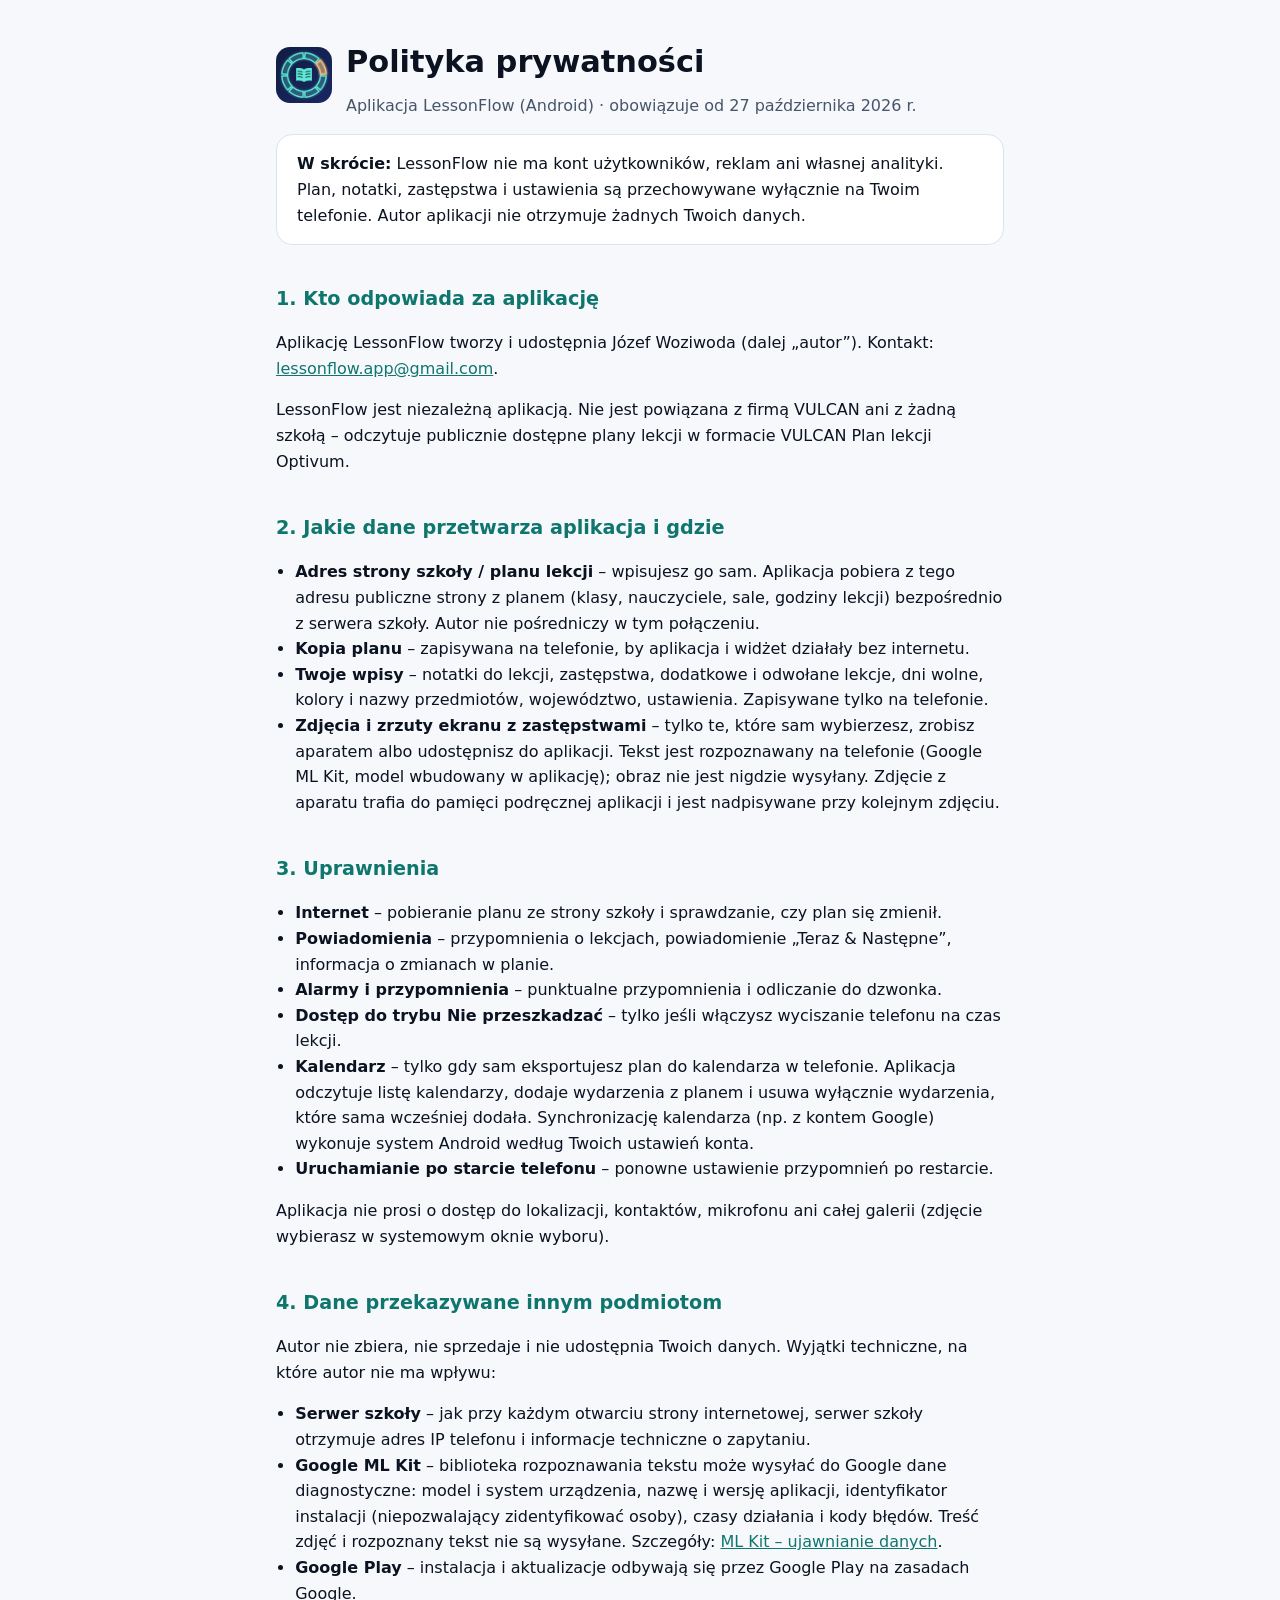
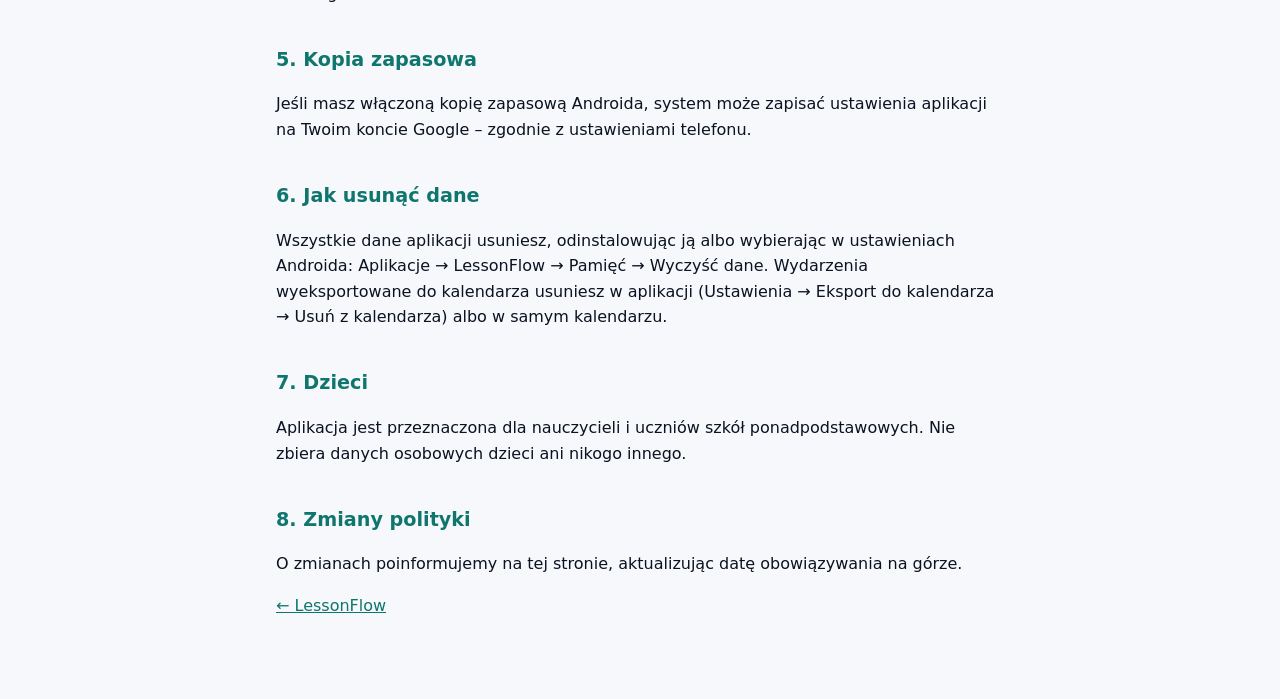
==== privacy.html @ c5c459ac "add data" ====
<!doctype html>
<html lang="pl">
<head>
<meta charset="utf-8">
<meta name="viewport" content="width=device-width, initial-scale=1">
<title>LessonFlow – polityka prywatności</title>
<link rel="stylesheet" href="style.css">
</head>
<body>
<main>
<header><img src="icon.png" alt=""><div><h1>Polityka prywatności</h1><div class="muted">Aplikacja LessonFlow (Android) · obowiązuje od 27 października 2026 r.</div></div></header>

<div class="card">
<strong>W skrócie:</strong> LessonFlow nie ma kont użytkowników, reklam ani własnej analityki. Plan, notatki,
zastępstwa i ustawienia są przechowywane wyłącznie na Twoim telefonie. Autor aplikacji nie otrzymuje żadnych Twoich danych.
</div>

<h2>1. Kto odpowiada za aplikację</h2>
<p>Aplikację LessonFlow tworzy i udostępnia Józef Woziwoda (dalej „autor”). Kontakt: <a href="mailto:lessonflow.app@gmail.com">lessonflow.app@gmail.com</a>.</p>
<p>LessonFlow jest niezależną aplikacją. Nie jest powiązana z firmą VULCAN ani z żadną szkołą – odczytuje publicznie dostępne plany lekcji w formacie VULCAN Plan lekcji Optivum.</p>

<h2>2. Jakie dane przetwarza aplikacja i gdzie</h2>
<ul>
<li><strong>Adres strony szkoły / planu lekcji</strong> – wpisujesz go sam. Aplikacja pobiera z tego adresu publiczne strony z planem (klasy, nauczyciele, sale, godziny lekcji) bezpośrednio z serwera szkoły. Autor nie pośredniczy w tym połączeniu.</li>
<li><strong>Kopia planu</strong> – zapisywana na telefonie, by aplikacja i widżet działały bez internetu.</li>
<li><strong>Twoje wpisy</strong> – notatki do lekcji, zastępstwa, dodatkowe i odwołane lekcje, dni wolne, kolory i nazwy przedmiotów, województwo, ustawienia. Zapisywane tylko na telefonie.</li>
<li><strong>Zdjęcia i zrzuty ekranu z zastępstwami</strong> – tylko te, które sam wybierzesz, zrobisz aparatem albo udostępnisz do aplikacji. Tekst jest rozpoznawany na telefonie (Google ML Kit, model wbudowany w aplikację); obraz nie jest nigdzie wysyłany. Zdjęcie z aparatu trafia do pamięci podręcznej aplikacji i jest nadpisywane przy kolejnym zdjęciu.</li>
</ul>

<h2>3. Uprawnienia</h2>
<ul>
<li><strong>Internet</strong> – pobieranie planu ze strony szkoły i sprawdzanie, czy plan się zmienił.</li>
<li><strong>Powiadomienia</strong> – przypomnienia o lekcjach, powiadomienie „Teraz &amp; Następne”, informacja o zmianach w planie.</li>
<li><strong>Alarmy i przypomnienia</strong> – punktualne przypomnienia i odliczanie do dzwonka.</li>
<li><strong>Dostęp do trybu Nie przeszkadzać</strong> – tylko jeśli włączysz wyciszanie telefonu na czas lekcji.</li>
<li><strong>Kalendarz</strong> – tylko gdy sam eksportujesz plan do kalendarza w telefonie. Aplikacja odczytuje listę kalendarzy, dodaje wydarzenia z planem i usuwa wyłącznie wydarzenia, które sama wcześniej dodała. Synchronizację kalendarza (np. z kontem Google) wykonuje system Android według Twoich ustawień konta.</li>
<li><strong>Uruchamianie po starcie telefonu</strong> – ponowne ustawienie przypomnień po restarcie.</li>
</ul>
<p>Aplikacja nie prosi o dostęp do lokalizacji, kontaktów, mikrofonu ani całej galerii (zdjęcie wybierasz w systemowym oknie wyboru).</p>

<h2>4. Dane przekazywane innym podmiotom</h2>
<p>Autor nie zbiera, nie sprzedaje i nie udostępnia Twoich danych. Wyjątki techniczne, na które autor nie ma wpływu:</p>
<ul>
<li><strong>Serwer szkoły</strong> – jak przy każdym otwarciu strony internetowej, serwer szkoły otrzymuje adres IP telefonu i informacje techniczne o zapytaniu.</li>
<li><strong>Google ML Kit</strong> – biblioteka rozpoznawania tekstu może wysyłać do Google dane diagnostyczne: model i system urządzenia, nazwę i wersję aplikacji, identyfikator instalacji (niepozwalający zidentyfikować osoby), czasy działania i kody błędów. Treść zdjęć i rozpoznany tekst nie są wysyłane. Szczegóły: <a href="https://developers.google.com/ml-kit/android-data-disclosure">ML Kit – ujawnianie danych</a>.</li>
<li><strong>Google Play</strong> – instalacja i aktualizacje odbywają się przez Google Play na zasadach Google.</li>
</ul>

<h2>5. Kopia zapasowa</h2>
<p>Jeśli masz włączoną kopię zapasową Androida, system może zapisać ustawienia aplikacji na Twoim koncie Google – zgodnie z ustawieniami telefonu.</p>

<h2>6. Jak usunąć dane</h2>
<p>Wszystkie dane aplikacji usuniesz, odinstalowując ją albo wybierając w ustawieniach Androida: Aplikacje → LessonFlow → Pamięć → Wyczyść dane. Wydarzenia wyeksportowane do kalendarza usuniesz w aplikacji (Ustawienia → Eksport do kalendarza → Usuń z kalendarza) albo w samym kalendarzu.</p>

<h2>7. Dzieci</h2>
<p>Aplikacja jest przeznaczona dla nauczycieli i uczniów szkół ponadpodstawowych. Nie zbiera danych osobowych dzieci ani nikogo innego.</p>

<h2>8. Zmiany polityki</h2>
<p>O zmianach poinformujemy na tej stronie, aktualizując datę obowiązywania na górze.</p>

<p class="muted"><a href="index.html">← LessonFlow</a></p>
</main>
</body>
</html>
---- style.css ----
:root{--bg:#0b1220;--card:#121b2e;--text:#e6edf7;--muted:#9fb0c8;--accent:#5eead4;--border:#22304a}
@media (prefers-color-scheme: light){:root{--bg:#f6f8fc;--card:#fff;--text:#0b1220;--muted:#475569;--accent:#0f766e;--border:#dbe3ef}}
*{box-sizing:border-box}
body{margin:0;background:var(--bg);color:var(--text);font:16px/1.6 system-ui,-apple-system,"Segoe UI",Roboto,sans-serif}
main{max-width:760px;margin:0 auto;padding:32px 16px 64px}
h1{font-size:1.9rem;margin:.2em 0}
h2{font-size:1.2rem;margin-top:2em;color:var(--accent)}
a{color:var(--accent)}
.card{background:var(--card);border:1px solid var(--border);border-radius:16px;padding:16px 20px;margin:16px 0}
.muted{color:var(--muted)}
ul{padding-left:1.2em}
header{display:flex;gap:14px;align-items:center}
header img{width:56px;height:56px;border-radius:14px}
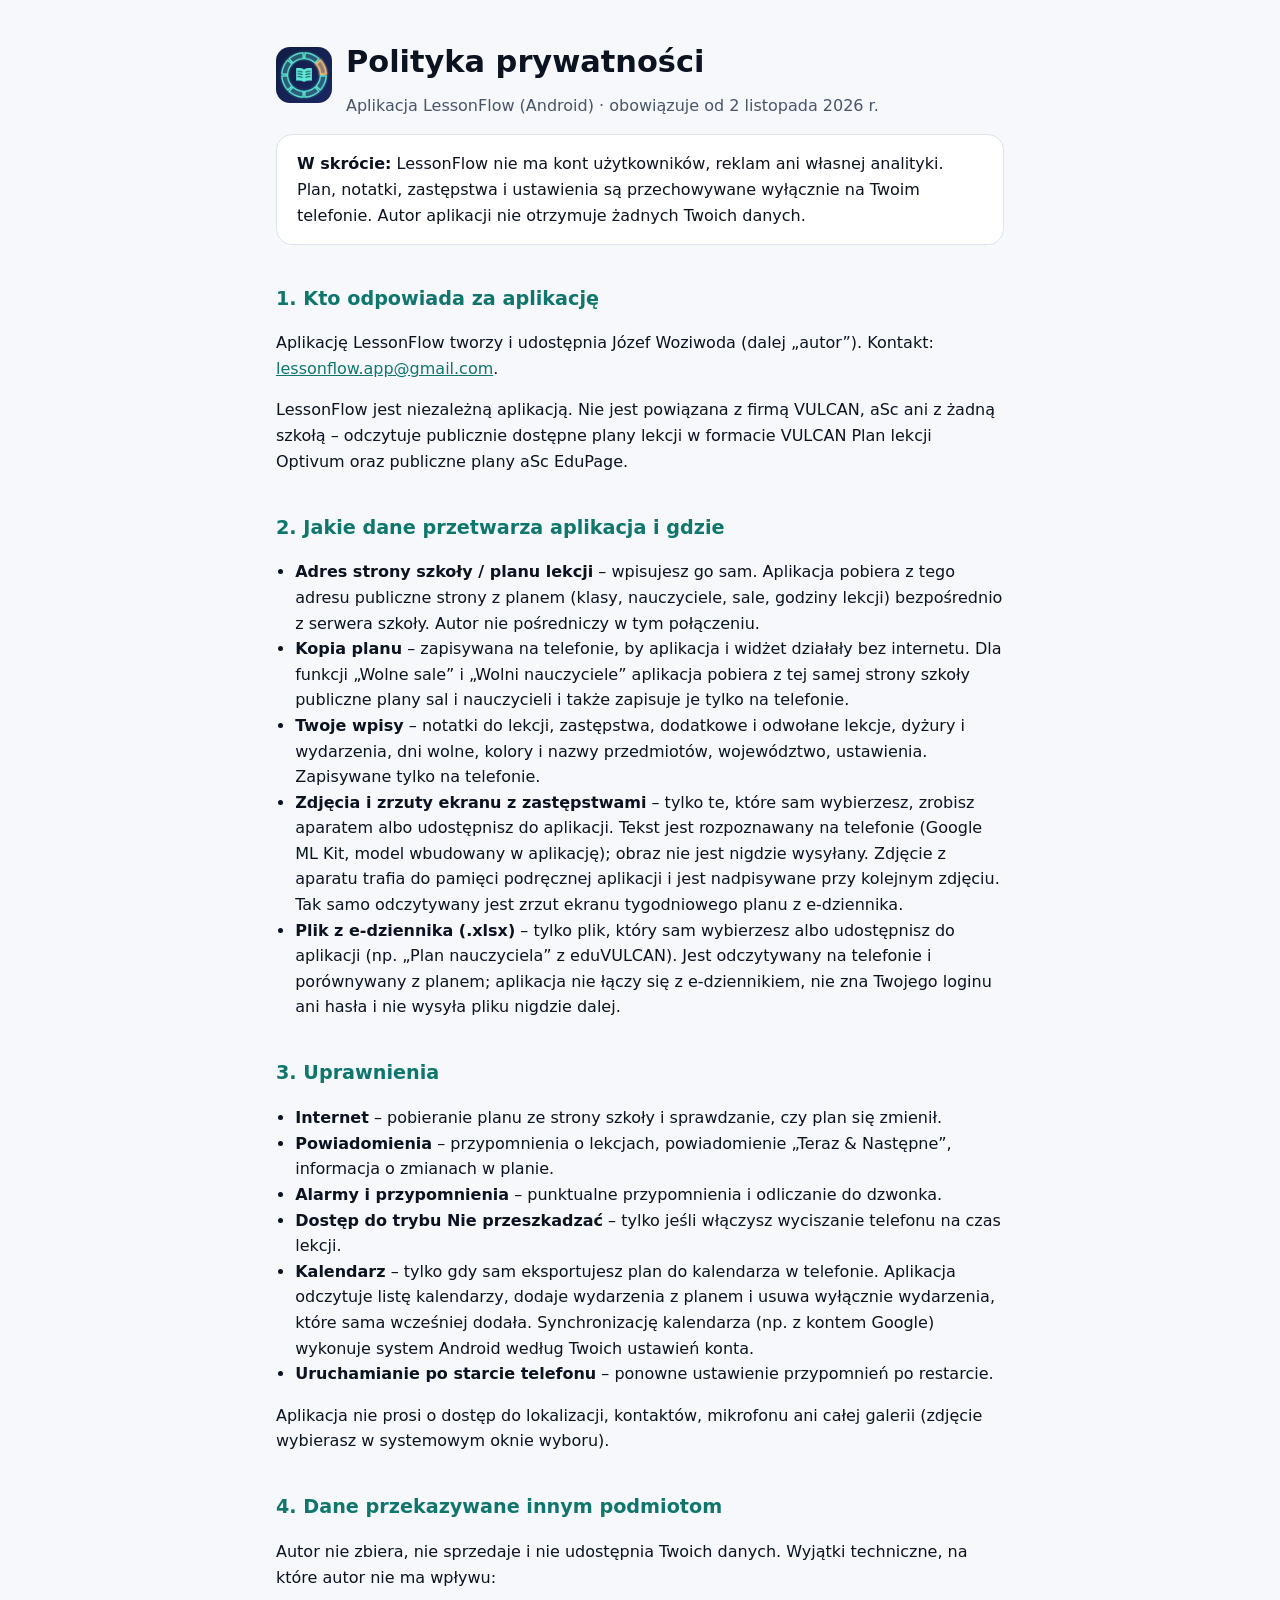
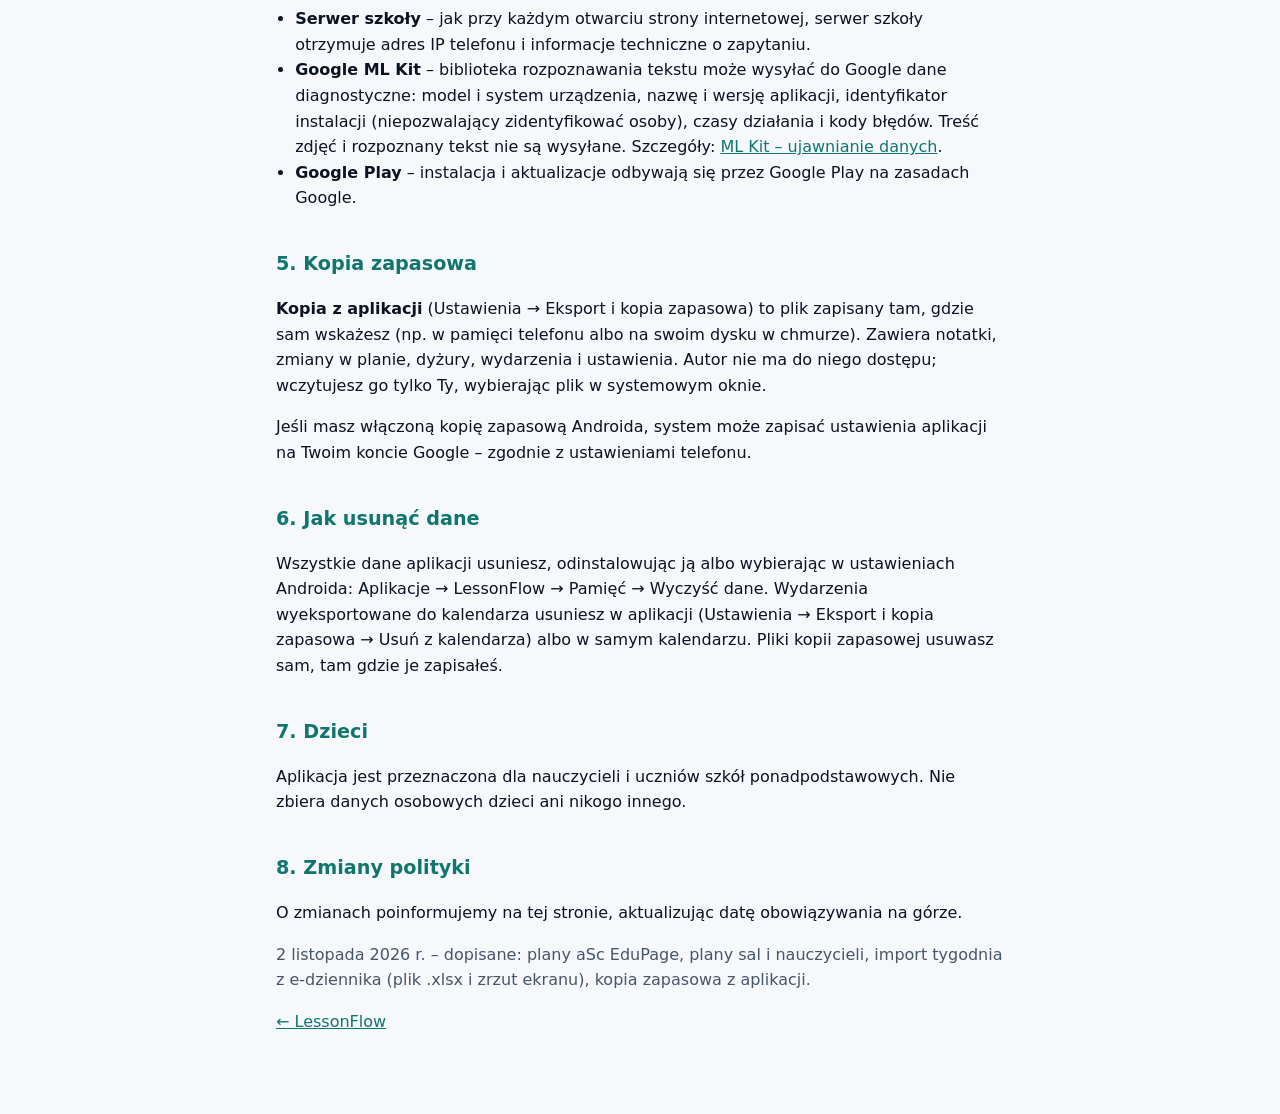
==== commit 054bae34: "Update privacy.html" ====
--- a/privacy.html
+++ b/privacy.html
@@ -8,7 +8,7 @@
 </head>
 <body>
 <main>
-<header><img src="icon.png" alt=""><div><h1>Polityka prywatności</h1><div class="muted">Aplikacja LessonFlow (Android) · obowiązuje od 27 października 2026 r.</div></div></header>
+<header><img src="icon.png" alt=""><div><h1>Polityka prywatności</h1><div class="muted">Aplikacja LessonFlow (Android) · obowiązuje od 2 listopada 2026 r.</div></div></header>
 
 <div class="card">
 <strong>W skrócie:</strong> LessonFlow nie ma kont użytkowników, reklam ani własnej analityki. Plan, notatki,
@@ -17,14 +17,15 @@
 
 <h2>1. Kto odpowiada za aplikację</h2>
 <p>Aplikację LessonFlow tworzy i udostępnia Józef Woziwoda (dalej „autor”). Kontakt: <a href="mailto:lessonflow.app@gmail.com">lessonflow.app@gmail.com</a>.</p>
-<p>LessonFlow jest niezależną aplikacją. Nie jest powiązana z firmą VULCAN ani z żadną szkołą – odczytuje publicznie dostępne plany lekcji w formacie VULCAN Plan lekcji Optivum.</p>
+<p>LessonFlow jest niezależną aplikacją. Nie jest powiązana z firmą VULCAN, aSc ani z żadną szkołą – odczytuje publicznie dostępne plany lekcji w formacie VULCAN Plan lekcji Optivum oraz publiczne plany aSc EduPage.</p>
 
 <h2>2. Jakie dane przetwarza aplikacja i gdzie</h2>
 <ul>
 <li><strong>Adres strony szkoły / planu lekcji</strong> – wpisujesz go sam. Aplikacja pobiera z tego adresu publiczne strony z planem (klasy, nauczyciele, sale, godziny lekcji) bezpośrednio z serwera szkoły. Autor nie pośredniczy w tym połączeniu.</li>
-<li><strong>Kopia planu</strong> – zapisywana na telefonie, by aplikacja i widżet działały bez internetu.</li>
-<li><strong>Twoje wpisy</strong> – notatki do lekcji, zastępstwa, dodatkowe i odwołane lekcje, dni wolne, kolory i nazwy przedmiotów, województwo, ustawienia. Zapisywane tylko na telefonie.</li>
-<li><strong>Zdjęcia i zrzuty ekranu z zastępstwami</strong> – tylko te, które sam wybierzesz, zrobisz aparatem albo udostępnisz do aplikacji. Tekst jest rozpoznawany na telefonie (Google ML Kit, model wbudowany w aplikację); obraz nie jest nigdzie wysyłany. Zdjęcie z aparatu trafia do pamięci podręcznej aplikacji i jest nadpisywane przy kolejnym zdjęciu.</li>
+<li><strong>Kopia planu</strong> – zapisywana na telefonie, by aplikacja i widżet działały bez internetu. Dla funkcji „Wolne sale” i „Wolni nauczyciele” aplikacja pobiera z tej samej strony szkoły publiczne plany sal i nauczycieli i także zapisuje je tylko na telefonie.</li>
+<li><strong>Twoje wpisy</strong> – notatki do lekcji, zastępstwa, dodatkowe i odwołane lekcje, dyżury i wydarzenia, dni wolne, kolory i nazwy przedmiotów, województwo, ustawienia. Zapisywane tylko na telefonie.</li>
+<li><strong>Zdjęcia i zrzuty ekranu z zastępstwami</strong> – tylko te, które sam wybierzesz, zrobisz aparatem albo udostępnisz do aplikacji. Tekst jest rozpoznawany na telefonie (Google ML Kit, model wbudowany w aplikację); obraz nie jest nigdzie wysyłany. Zdjęcie z aparatu trafia do pamięci podręcznej aplikacji i jest nadpisywane przy kolejnym zdjęciu. Tak samo odczytywany jest zrzut ekranu tygodniowego planu z e-dziennika.</li>
+<li><strong>Plik z e-dziennika (.xlsx)</strong> – tylko plik, który sam wybierzesz albo udostępnisz do aplikacji (np. „Plan nauczyciela” z eduVULCAN). Jest odczytywany na telefonie i porównywany z planem; aplikacja nie łączy się z e-dziennikiem, nie zna Twojego loginu ani hasła i nie wysyła pliku nigdzie dalej.</li>
 </ul>
 
 <h2>3. Uprawnienia</h2>
@@ -47,16 +48,18 @@
 </ul>
 
 <h2>5. Kopia zapasowa</h2>
+<p><strong>Kopia z aplikacji</strong> (Ustawienia → Eksport i kopia zapasowa) to plik zapisany tam, gdzie sam wskażesz (np. w pamięci telefonu albo na swoim dysku w chmurze). Zawiera notatki, zmiany w planie, dyżury, wydarzenia i ustawienia. Autor nie ma do niego dostępu; wczytujesz go tylko Ty, wybierając plik w systemowym oknie.</p>
 <p>Jeśli masz włączoną kopię zapasową Androida, system może zapisać ustawienia aplikacji na Twoim koncie Google – zgodnie z ustawieniami telefonu.</p>
 
 <h2>6. Jak usunąć dane</h2>
-<p>Wszystkie dane aplikacji usuniesz, odinstalowując ją albo wybierając w ustawieniach Androida: Aplikacje → LessonFlow → Pamięć → Wyczyść dane. Wydarzenia wyeksportowane do kalendarza usuniesz w aplikacji (Ustawienia → Eksport do kalendarza → Usuń z kalendarza) albo w samym kalendarzu.</p>
+<p>Wszystkie dane aplikacji usuniesz, odinstalowując ją albo wybierając w ustawieniach Androida: Aplikacje → LessonFlow → Pamięć → Wyczyść dane. Wydarzenia wyeksportowane do kalendarza usuniesz w aplikacji (Ustawienia → Eksport i kopia zapasowa → Usuń z kalendarza) albo w samym kalendarzu. Pliki kopii zapasowej usuwasz sam, tam gdzie je zapisałeś.</p>
 
 <h2>7. Dzieci</h2>
 <p>Aplikacja jest przeznaczona dla nauczycieli i uczniów szkół ponadpodstawowych. Nie zbiera danych osobowych dzieci ani nikogo innego.</p>
 
 <h2>8. Zmiany polityki</h2>
 <p>O zmianach poinformujemy na tej stronie, aktualizując datę obowiązywania na górze.</p>
+<p class="muted">2 listopada 2026 r. – dopisane: plany aSc EduPage, plany sal i nauczycieli, import tygodnia z e-dziennika (plik .xlsx i zrzut ekranu), kopia zapasowa z aplikacji.</p>
 
 <p class="muted"><a href="index.html">← LessonFlow</a></p>
 </main>
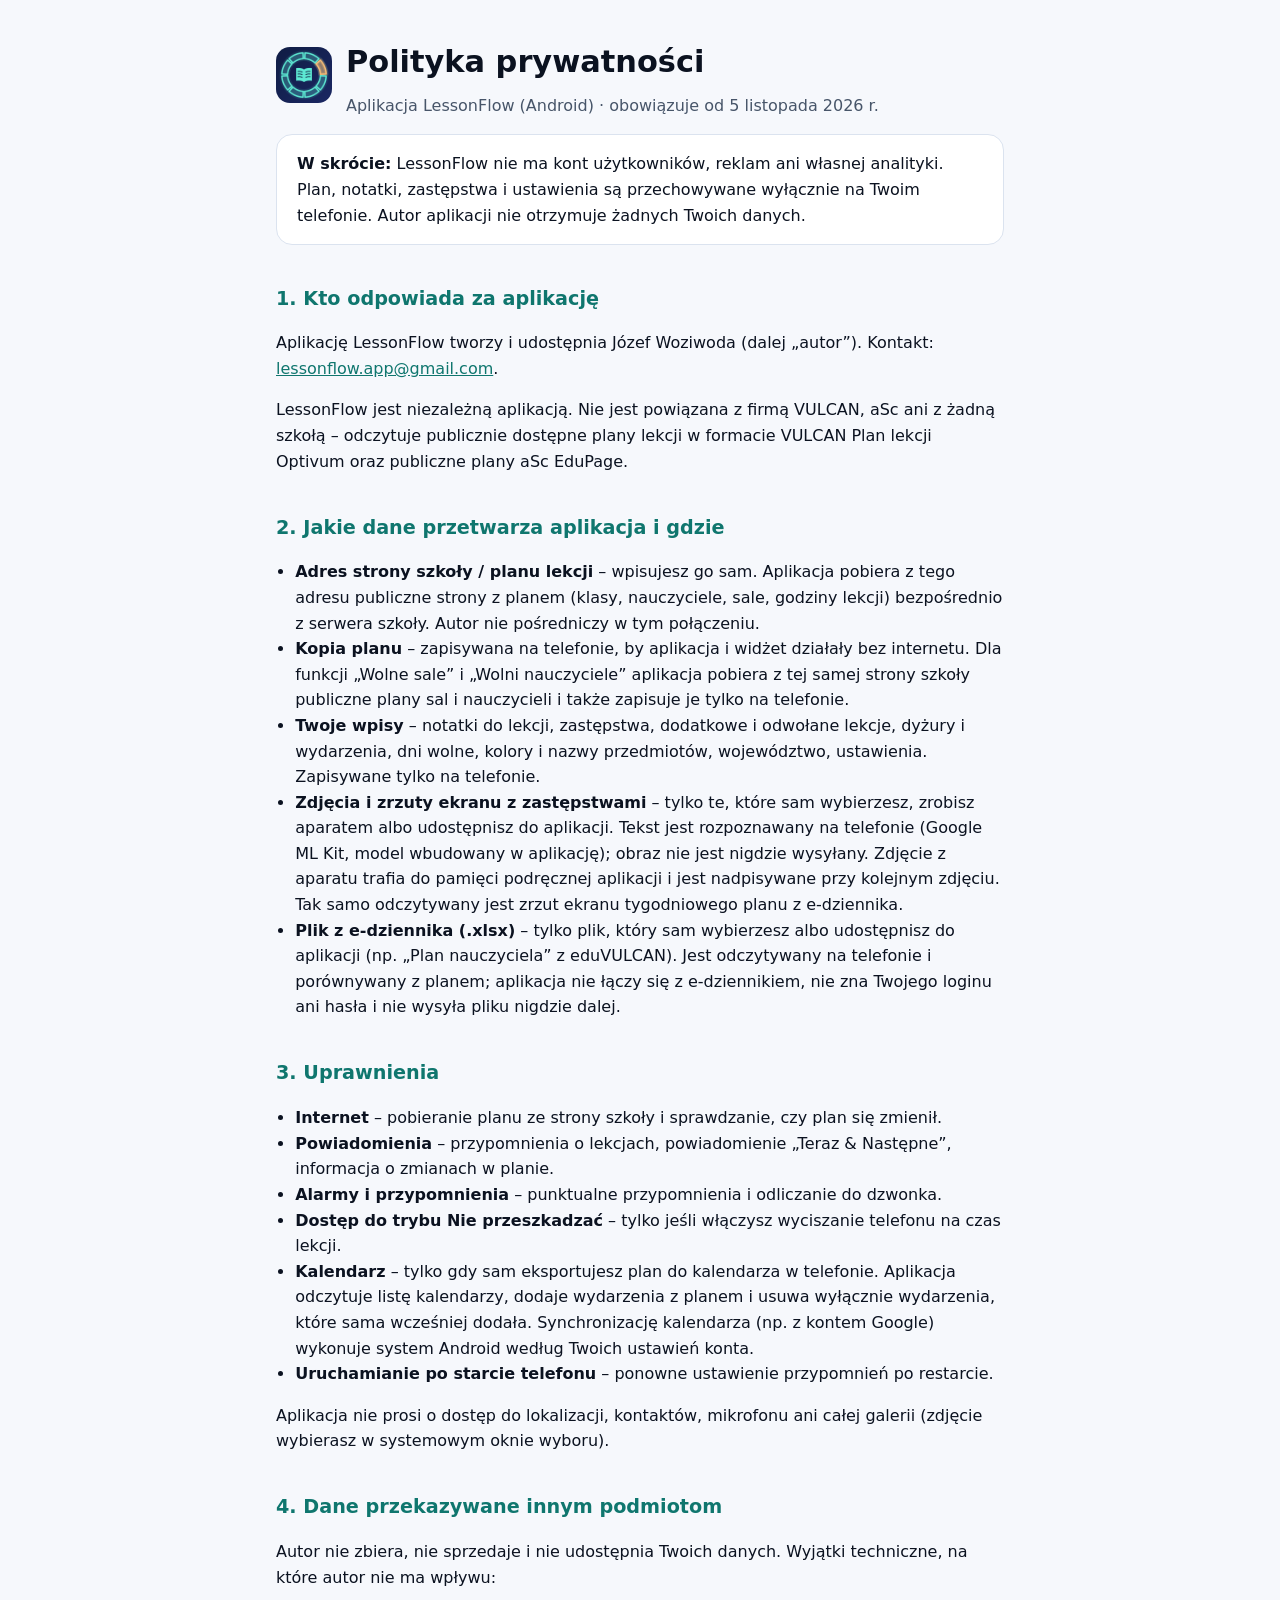
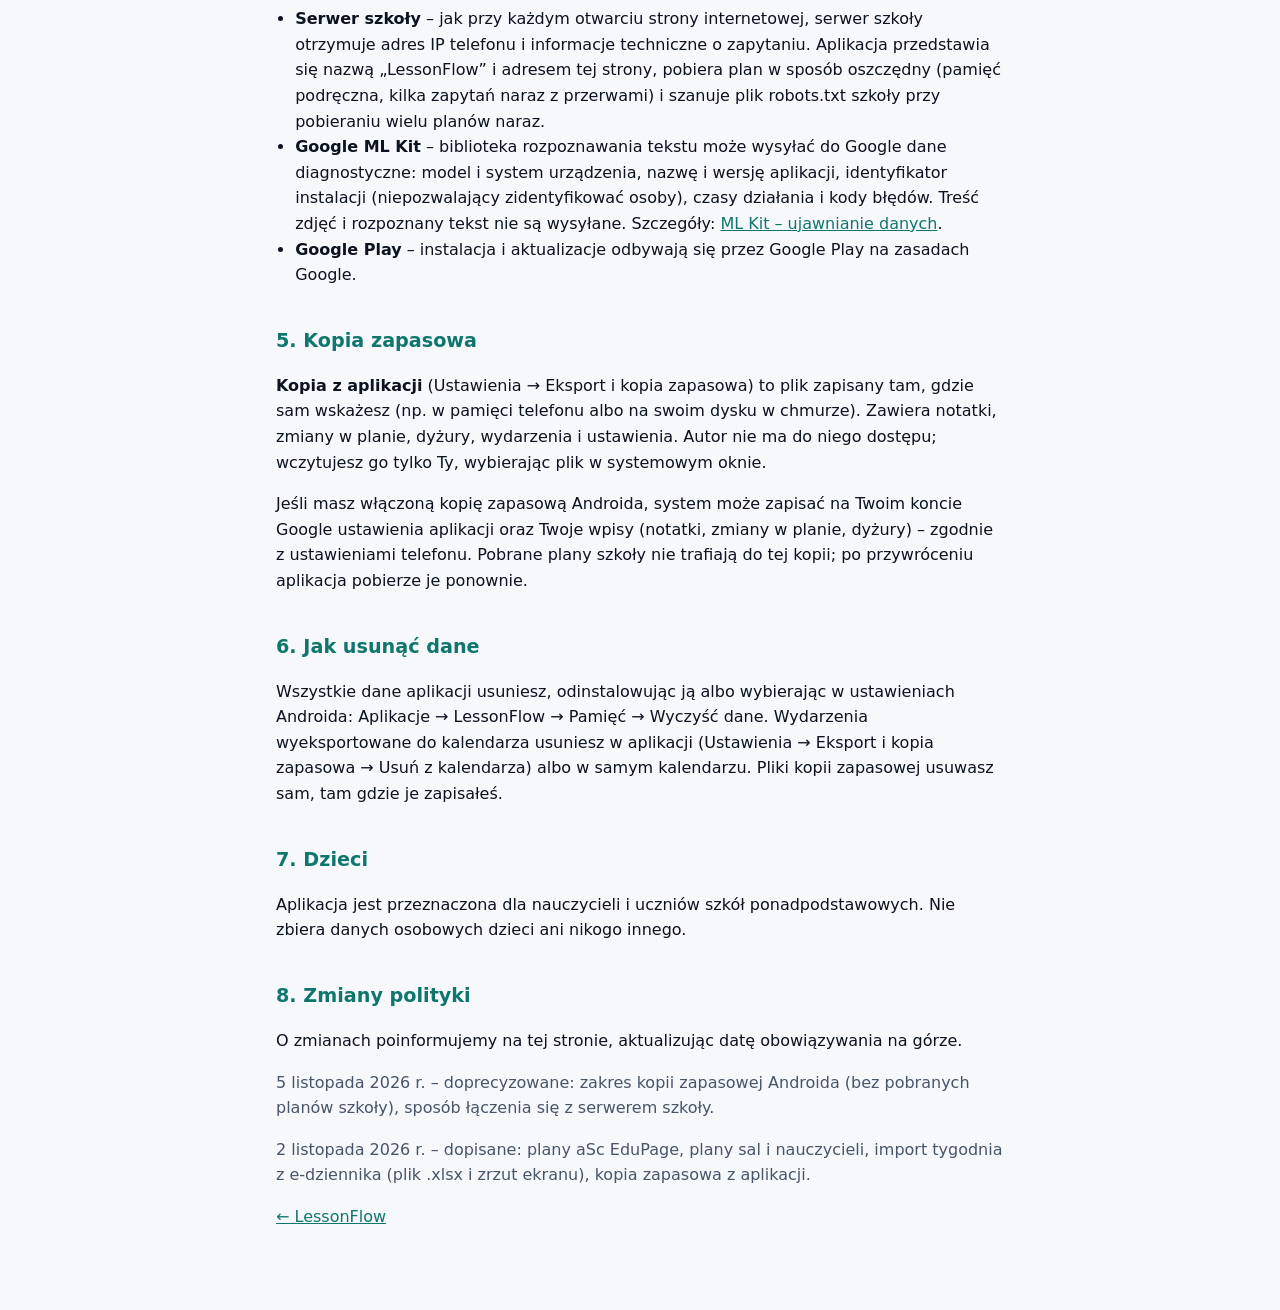
==== commit 78e61629: "Add files via upload" ====
--- a/privacy.html
+++ b/privacy.html
@@ -8,7 +8,7 @@
 </head>
 <body>
 <main>
-<header><img src="icon.png" alt=""><div><h1>Polityka prywatności</h1><div class="muted">Aplikacja LessonFlow (Android) · obowiązuje od 2 listopada 2026 r.</div></div></header>
+<header><img src="icon.png" alt=""><div><h1>Polityka prywatności</h1><div class="muted">Aplikacja LessonFlow (Android) · obowiązuje od 5 listopada 2026 r.</div></div></header>
 
 <div class="card">
 <strong>W skrócie:</strong> LessonFlow nie ma kont użytkowników, reklam ani własnej analityki. Plan, notatki,
@@ -42,14 +42,14 @@
 <h2>4. Dane przekazywane innym podmiotom</h2>
 <p>Autor nie zbiera, nie sprzedaje i nie udostępnia Twoich danych. Wyjątki techniczne, na które autor nie ma wpływu:</p>
 <ul>
-<li><strong>Serwer szkoły</strong> – jak przy każdym otwarciu strony internetowej, serwer szkoły otrzymuje adres IP telefonu i informacje techniczne o zapytaniu.</li>
+<li><strong>Serwer szkoły</strong> – jak przy każdym otwarciu strony internetowej, serwer szkoły otrzymuje adres IP telefonu i informacje techniczne o zapytaniu. Aplikacja przedstawia się nazwą „LessonFlow” i adresem tej strony, pobiera plan w sposób oszczędny (pamięć podręczna, kilka zapytań naraz z przerwami) i szanuje plik robots.txt szkoły przy pobieraniu wielu planów naraz.</li>
 <li><strong>Google ML Kit</strong> – biblioteka rozpoznawania tekstu może wysyłać do Google dane diagnostyczne: model i system urządzenia, nazwę i wersję aplikacji, identyfikator instalacji (niepozwalający zidentyfikować osoby), czasy działania i kody błędów. Treść zdjęć i rozpoznany tekst nie są wysyłane. Szczegóły: <a href="https://developers.google.com/ml-kit/android-data-disclosure">ML Kit – ujawnianie danych</a>.</li>
 <li><strong>Google Play</strong> – instalacja i aktualizacje odbywają się przez Google Play na zasadach Google.</li>
 </ul>
 
 <h2>5. Kopia zapasowa</h2>
 <p><strong>Kopia z aplikacji</strong> (Ustawienia → Eksport i kopia zapasowa) to plik zapisany tam, gdzie sam wskażesz (np. w pamięci telefonu albo na swoim dysku w chmurze). Zawiera notatki, zmiany w planie, dyżury, wydarzenia i ustawienia. Autor nie ma do niego dostępu; wczytujesz go tylko Ty, wybierając plik w systemowym oknie.</p>
-<p>Jeśli masz włączoną kopię zapasową Androida, system może zapisać ustawienia aplikacji na Twoim koncie Google – zgodnie z ustawieniami telefonu.</p>
+<p>Jeśli masz włączoną kopię zapasową Androida, system może zapisać na Twoim koncie Google ustawienia aplikacji oraz Twoje wpisy (notatki, zmiany w planie, dyżury) – zgodnie z ustawieniami telefonu. Pobrane plany szkoły nie trafiają do tej kopii; po przywróceniu aplikacja pobierze je ponownie.</p>
 
 <h2>6. Jak usunąć dane</h2>
 <p>Wszystkie dane aplikacji usuniesz, odinstalowując ją albo wybierając w ustawieniach Androida: Aplikacje → LessonFlow → Pamięć → Wyczyść dane. Wydarzenia wyeksportowane do kalendarza usuniesz w aplikacji (Ustawienia → Eksport i kopia zapasowa → Usuń z kalendarza) albo w samym kalendarzu. Pliki kopii zapasowej usuwasz sam, tam gdzie je zapisałeś.</p>
@@ -59,6 +59,7 @@
 
 <h2>8. Zmiany polityki</h2>
 <p>O zmianach poinformujemy na tej stronie, aktualizując datę obowiązywania na górze.</p>
+<p class="muted">5 listopada 2026 r. – doprecyzowane: zakres kopii zapasowej Androida (bez pobranych planów szkoły), sposób łączenia się z serwerem szkoły.</p>
 <p class="muted">2 listopada 2026 r. – dopisane: plany aSc EduPage, plany sal i nauczycieli, import tygodnia z e-dziennika (plik .xlsx i zrzut ekranu), kopia zapasowa z aplikacji.</p>
 
 <p class="muted"><a href="index.html">← LessonFlow</a></p>
